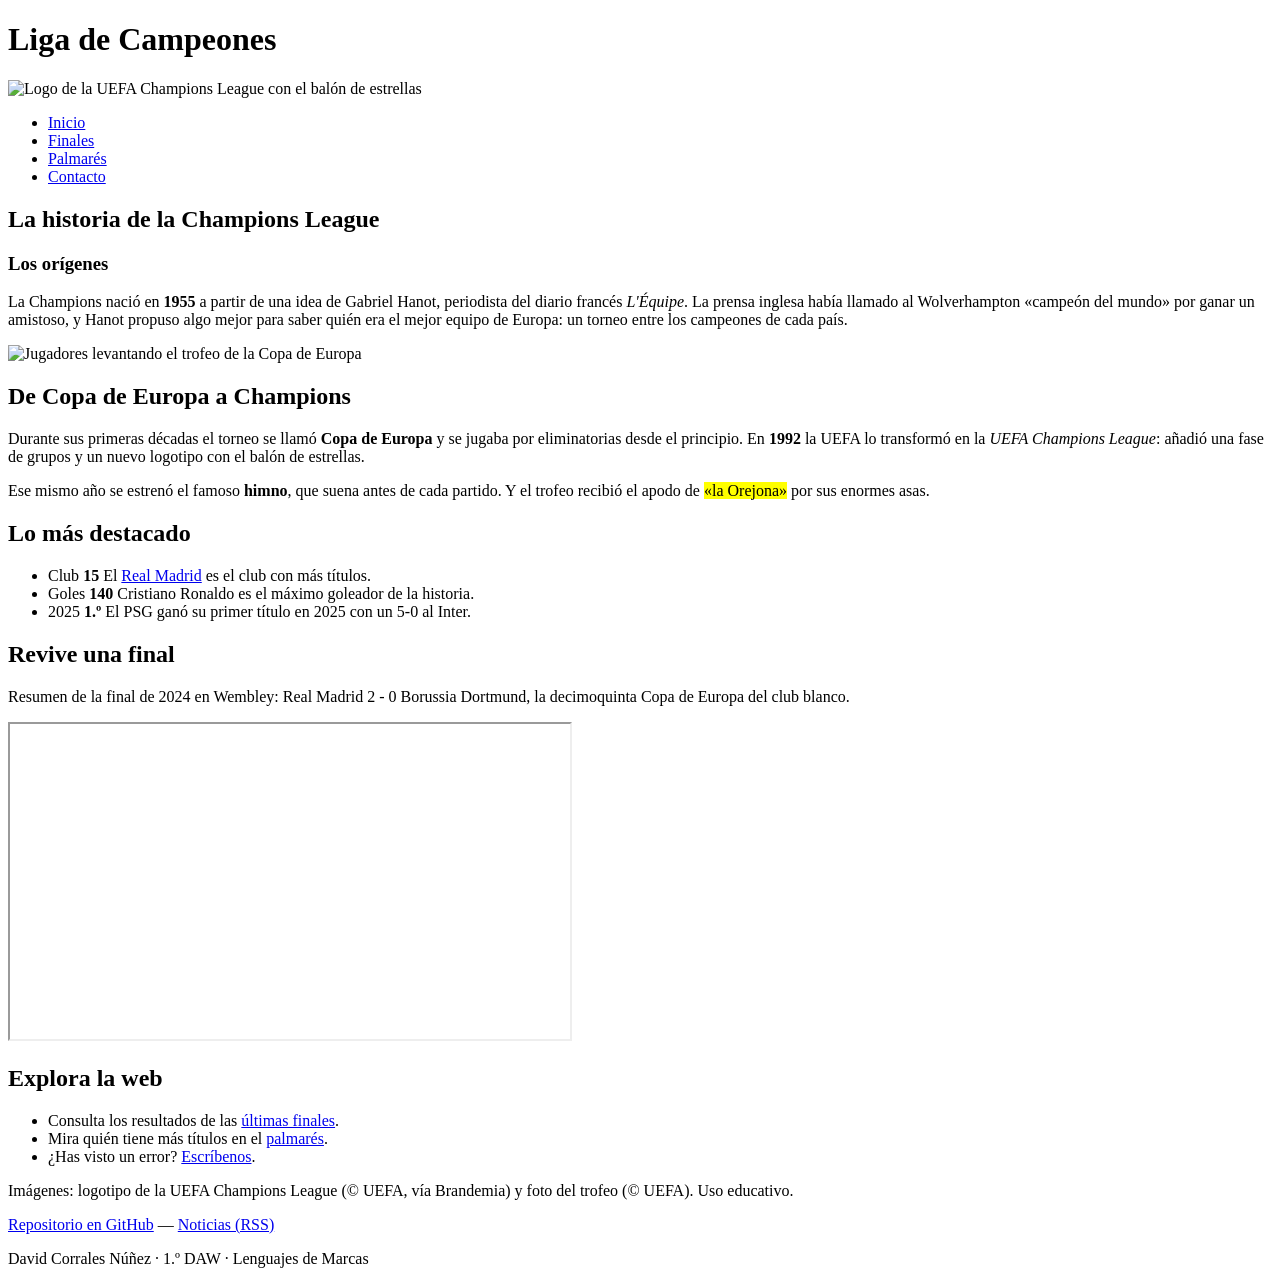
==== index.html @ 9c1c46c3 "Add files via upload" ====
<!DOCTYPE html>
<html lang="es">
<head>
  <meta charset="utf-8">
  <meta name="viewport" content="width=device-width, initial-scale=1">
  <title>Inicio · Champions League</title>
  <meta name="description" content="La historia de la Champions League: sus orígenes, el cambio de nombre en 1992, sus grandes récords y una final para revivir.">
  <meta name="theme-color" content="#1A73E8">
  <link rel="alternate" type="application/rss+xml" title="Noticias de la Champions" href="noticias.xml">
  <link rel="stylesheet" href="css/styles.css">
</head>
<body>

  <!-- CABECERA -->
  <header>
    <h1>Liga de Campeones</h1>
    <img src="Imagenes/05-uefa-imagenes-brandemia-web.jpg" alt="Logo de la UEFA Champions League con el balón de estrellas" width="160" height="90">
    <nav>
      <ul>
        <li><a href="index.html" class="activo">Inicio</a></li>
        <li><a href="finales.html">Finales</a></li>
        <li><a href="palmares.html">Palmarés</a></li>
        <li><a href="contactos.html">Contacto</a></li>
      </ul>
    </nav>
  </header>

  <!-- CONTENIDO PRINCIPAL -->
  <main>

    <section id="origenes">
      <h2>La historia de la Champions League</h2>
      <h3>Los orígenes</h3>
      <p>La Champions nació en <strong>1955</strong> a partir de una idea de Gabriel Hanot, periodista del diario francés <em>L'Équipe</em>.
        La prensa inglesa había llamado al Wolverhampton «campeón del mundo» por ganar un amistoso, y Hanot propuso
        algo mejor para saber quién era el mejor equipo de Europa: un torneo entre los campeones de cada país.</p>
      <img src="Imagenes/champions-league-la-historia-detras-del-mito.jpg" alt="Jugadores levantando el trofeo de la Copa de Europa" width="700" height="400" loading="lazy">
    </section>

    <section id="cambio">
      <h2>De Copa de Europa a Champions</h2>
      <p>Durante sus primeras décadas el torneo se llamó <strong>Copa de Europa</strong> y se jugaba por eliminatorias desde el principio.
        En <strong>1992</strong> la UEFA lo transformó en la <em>UEFA Champions League</em>: añadió una fase de grupos y un nuevo logotipo con el balón de estrellas.</p>
      <p>Ese mismo año se estrenó el famoso <strong>himno</strong>, que suena antes de cada partido. Y el trofeo recibió el apodo de
        <mark>«la Orejona»</mark> por sus enormes asas.</p>
    </section>

    <section id="destacado">
      <h2>Lo más destacado</h2>
      <ul class="destacados">
        <li>
          <span class="etiqueta">Club</span>
          <strong>15</strong>
          El <a href="palmares.html">Real Madrid</a> es el club con más títulos.
        </li>
        <li>
          <span class="etiqueta">Goles</span>
          <strong>140</strong>
          Cristiano Ronaldo es el máximo goleador de la historia.
        </li>
        <li>
          <span class="etiqueta">2025</span>
          <strong>1.º</strong>
          El PSG ganó su primer título en 2025 con un 5-0 al Inter.
        </li>
      </ul>
    </section>

    <section id="final">
      <h2>Revive una final</h2>
      <p>Resumen de la final de 2024 en Wembley: Real Madrid 2 - 0 Borussia Dortmund, la decimoquinta Copa de Europa del club blanco.</p>
      <div class="video">
        <iframe
          src="https://www.youtube-nocookie.com/embed/4GBk9ahmTgE"
          title="Vídeo: resumen de la final de la Champions 2024, Borussia Dortmund 0-2 Real Madrid"
          width="560" height="315"
          loading="lazy"
          allowfullscreen>
        </iframe>
      </div>
    </section>

  </main>

  <!-- BARRA LATERAL -->
  <aside>
    <h2>Explora la web</h2>
    <ul>
      <li>Consulta los resultados de las <a href="finales.html">últimas finales</a>.</li>
      <li>Mira quién tiene más títulos en el <a href="palmares.html">palmarés</a>.</li>
      <li>¿Has visto un error? <a href="contactos.html">Escríbenos</a>.</li>
    </ul>
  </aside>

  <!-- PIE -->
  <footer>
    <p>Imágenes: logotipo de la UEFA Champions League (© UEFA, vía Brandemia) y foto del trofeo (© UEFA). Uso educativo.</p>
    <p><a href="https://github.com/TU-USUARIO/champions" target="_blank" rel="noopener">Repositorio en GitHub</a> &mdash; <a href="noticias.xml">Noticias (RSS)</a></p>
    <p>David Corrales Núñez · 1.º DAW · Lenguajes de Marcas</p>
  </footer>

</body>
</html>
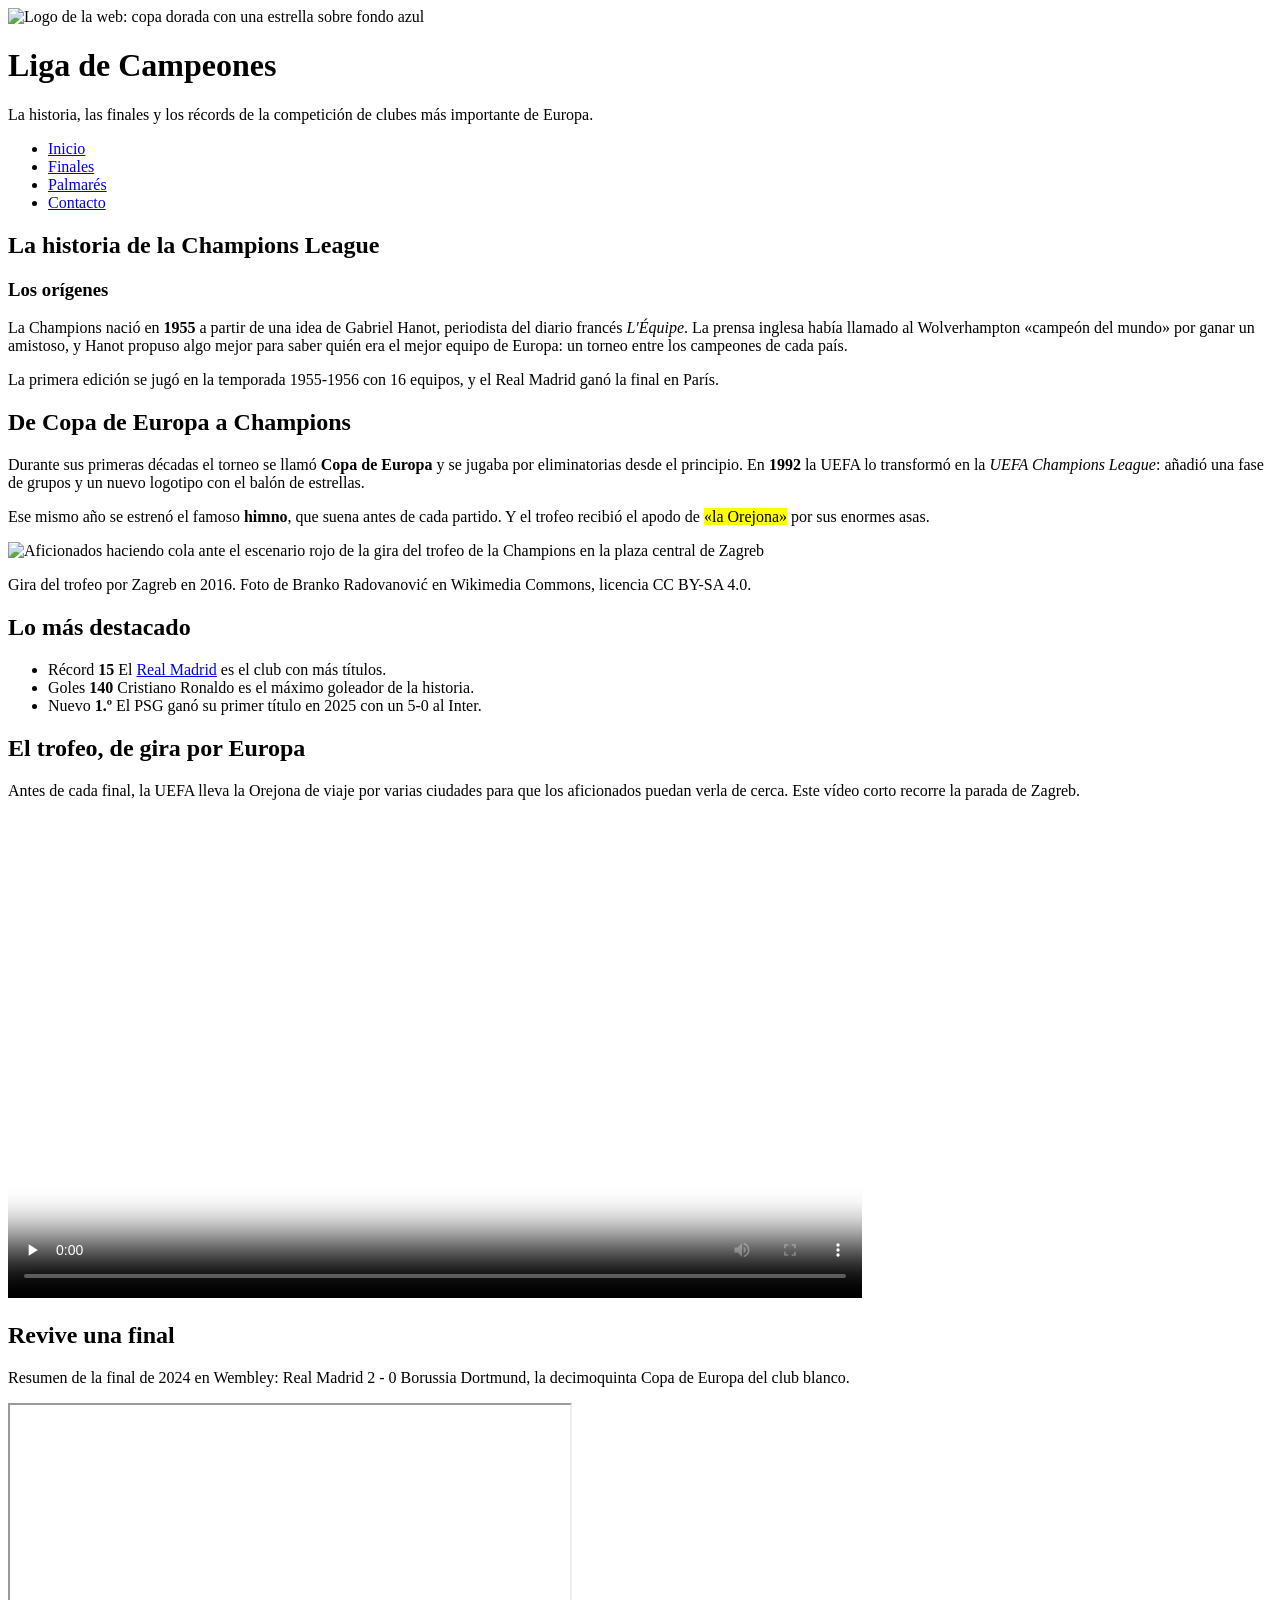
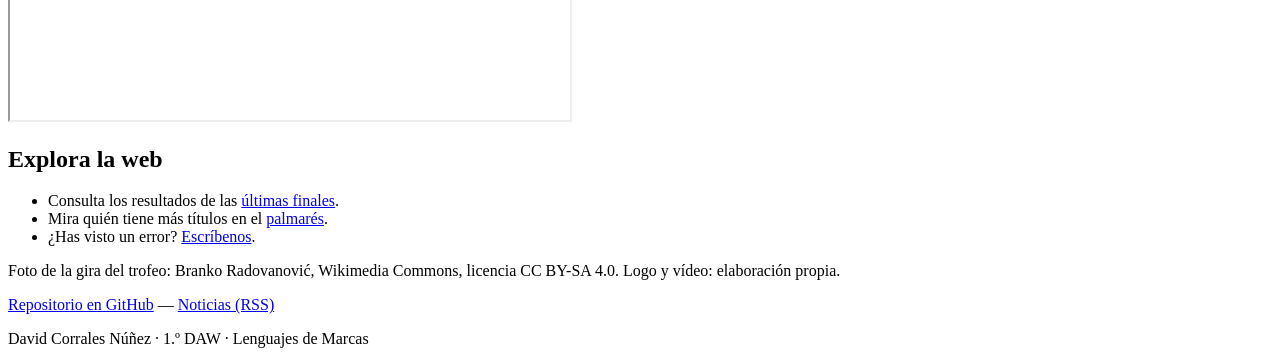
==== commit 387c00a0: "Add files via upload" ====
--- a/index.html
+++ b/index.html
@@ -5,25 +5,33 @@
   <meta name="viewport" content="width=device-width, initial-scale=1">
   <title>Inicio · Champions League</title>
   <meta name="description" content="La historia de la Champions League: sus orígenes, el cambio de nombre en 1992, sus grandes récords y una final para revivir.">
-  <meta name="theme-color" content="#1A73E8">
-  <link rel="alternate" type="application/rss+xml" title="Noticias de la Champions" href="noticias.xml">
+  <meta name="theme-color" content="#0B1E5B">
+  <link rel="icon" href="Imagenes/logo-trofeo.svg" type="image/svg+xml">
+  <link rel="icon" href="Imagenes/favicon-32.png" type="image/png" sizes="32x32">
+  <link rel="alternate" type="application/rss+xml" title="Noticias de la web de la Champions" href="noticias.xml">
+  <link rel="preconnect" href="https://fonts.googleapis.com">
+  <link rel="preconnect" href="https://fonts.gstatic.com" crossorigin>
+  <link href="https://fonts.googleapis.com/css2?family=Poppins:wght@400;700&amp;display=swap" rel="stylesheet">
   <link rel="stylesheet" href="css/styles.css">
 </head>
 <body>
 
   <!-- CABECERA -->
   <header>
+    <img src="Imagenes/logo-trofeo.svg" alt="Logo de la web: copa dorada con una estrella sobre fondo azul" width="90" height="90" class="logo">
     <h1>Liga de Campeones</h1>
-    <img src="Imagenes/05-uefa-imagenes-brandemia-web.jpg" alt="Logo de la UEFA Champions League con el balón de estrellas" width="160" height="90">
-    <nav>
-      <ul>
-        <li><a href="index.html" class="activo">Inicio</a></li>
-        <li><a href="finales.html">Finales</a></li>
-        <li><a href="palmares.html">Palmarés</a></li>
-        <li><a href="contactos.html">Contacto</a></li>
-      </ul>
-    </nav>
+    <p>La historia, las finales y los récords de la competición de clubes más importante de Europa.</p>
   </header>
+
+  <!-- MENÚ -->
+  <nav>
+    <ul>
+      <li><a href="index.html" class="activo">Inicio</a></li>
+      <li><a href="finales.html">Finales</a></li>
+      <li><a href="palmares.html">Palmarés</a></li>
+      <li><a href="contactos.html">Contacto</a></li>
+    </ul>
+  </nav>
 
   <!-- CONTENIDO PRINCIPAL -->
   <main>
@@ -34,7 +42,7 @@
       <p>La Champions nació en <strong>1955</strong> a partir de una idea de Gabriel Hanot, periodista del diario francés <em>L'Équipe</em>.
         La prensa inglesa había llamado al Wolverhampton «campeón del mundo» por ganar un amistoso, y Hanot propuso
         algo mejor para saber quién era el mejor equipo de Europa: un torneo entre los campeones de cada país.</p>
-      <img src="Imagenes/champions-league-la-historia-detras-del-mito.jpg" alt="Jugadores levantando el trofeo de la Copa de Europa" width="700" height="400" loading="lazy">
+      <p>La primera edición se jugó en la temporada 1955-1956 con 16 equipos, y el Real Madrid ganó la final en París.</p>
     </section>
 
     <section id="cambio">
@@ -43,13 +51,15 @@
         En <strong>1992</strong> la UEFA lo transformó en la <em>UEFA Champions League</em>: añadió una fase de grupos y un nuevo logotipo con el balón de estrellas.</p>
       <p>Ese mismo año se estrenó el famoso <strong>himno</strong>, que suena antes de cada partido. Y el trofeo recibió el apodo de
         <mark>«la Orejona»</mark> por sus enormes asas.</p>
+      <img src="Imagenes/gira-trofeo-zagreb.webp" alt="Aficionados haciendo cola ante el escenario rojo de la gira del trofeo de la Champions en la plaza central de Zagreb" width="960" height="542" loading="lazy">
+      <p class="credito">Gira del trofeo por Zagreb en 2016. Foto de Branko Radovanović en Wikimedia Commons, licencia CC BY-SA 4.0.</p>
     </section>
 
     <section id="destacado">
       <h2>Lo más destacado</h2>
       <ul class="destacados">
         <li>
-          <span class="etiqueta">Club</span>
+          <span class="etiqueta">Récord</span>
           <strong>15</strong>
           El <a href="palmares.html">Real Madrid</a> es el club con más títulos.
         </li>
@@ -59,11 +69,21 @@
           Cristiano Ronaldo es el máximo goleador de la historia.
         </li>
         <li>
-          <span class="etiqueta">2025</span>
+          <span class="etiqueta nuevo">Nuevo</span>
           <strong>1.º</strong>
           El PSG ganó su primer título en 2025 con un 5-0 al Inter.
         </li>
       </ul>
+    </section>
+
+    <section id="gira">
+      <h2>El trofeo, de gira por Europa</h2>
+      <p>Antes de cada final, la UEFA lleva la Orejona de viaje por varias ciudades para que los aficionados puedan verla de cerca. Este vídeo corto recorre la parada de Zagreb.</p>
+      <video controls width="854" height="482" poster="video/poster-gira.webp" preload="none">
+        <source src="video/gira-trofeo.webm" type="video/webm">
+        <source src="video/gira-trofeo.mp4" type="video/mp4">
+        Tu navegador no puede reproducir este vídeo.
+      </video>
     </section>
 
     <section id="final">
@@ -94,7 +114,7 @@
 
   <!-- PIE -->
   <footer>
-    <p>Imágenes: logotipo de la UEFA Champions League (© UEFA, vía Brandemia) y foto del trofeo (© UEFA). Uso educativo.</p>
+    <p>Foto de la gira del trofeo: Branko Radovanović, Wikimedia Commons, licencia CC BY-SA 4.0. Logo y vídeo: elaboración propia.</p>
     <p><a href="https://github.com/TU-USUARIO/champions" target="_blank" rel="noopener">Repositorio en GitHub</a> &mdash; <a href="noticias.xml">Noticias (RSS)</a></p>
     <p>David Corrales Núñez · 1.º DAW · Lenguajes de Marcas</p>
   </footer>
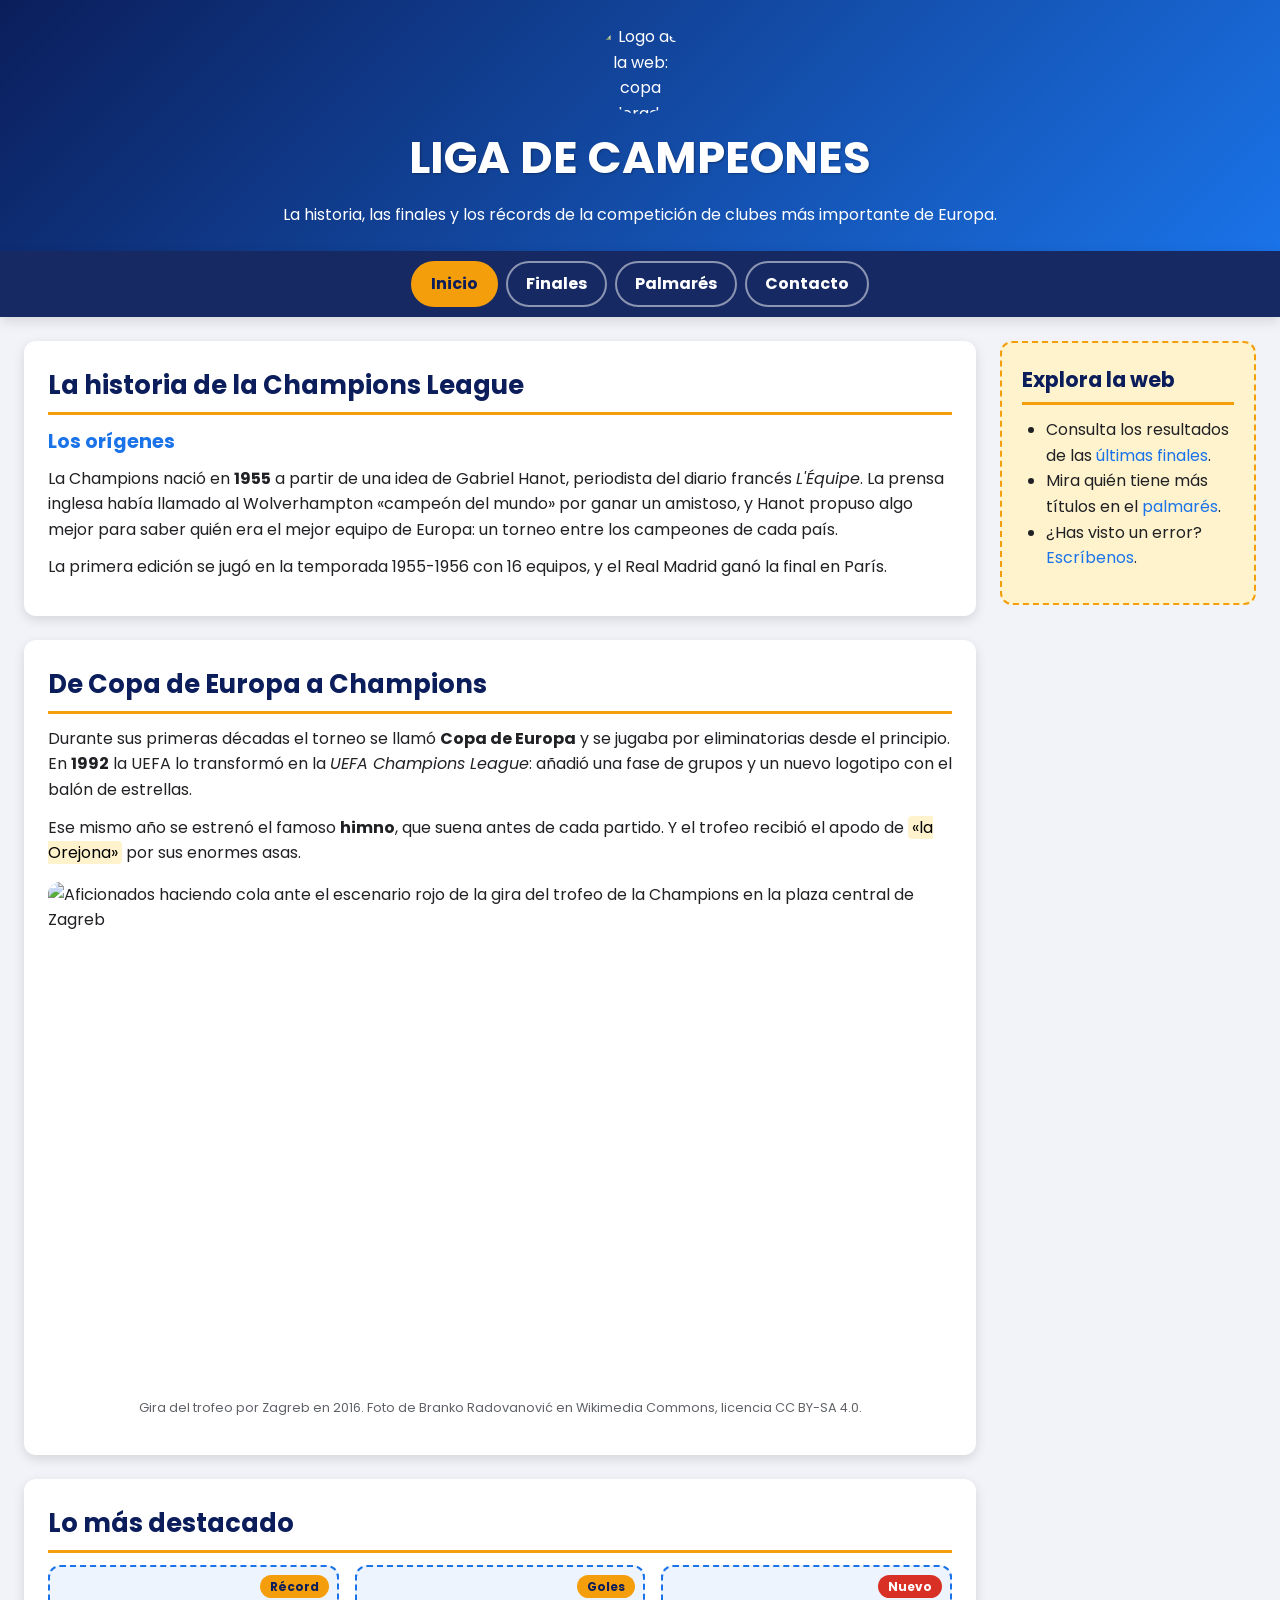
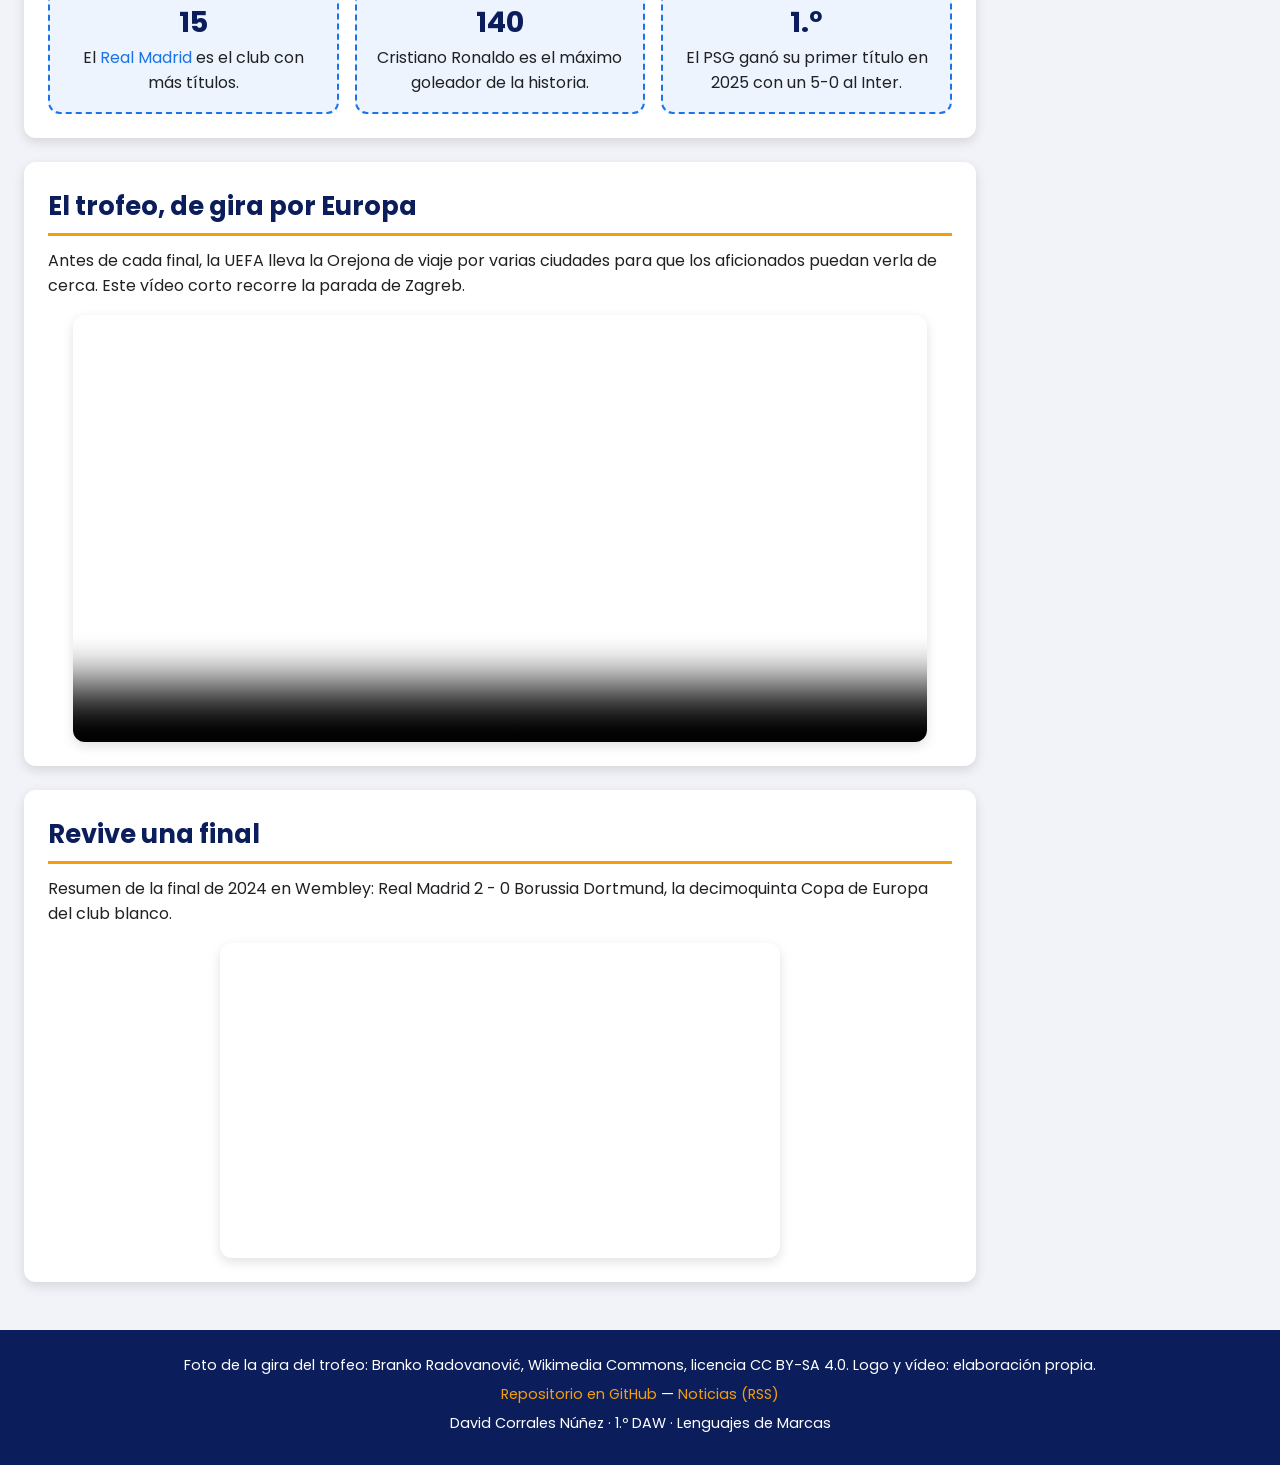
==== commit 60c8d29c: "Add files via upload" ====
--- a/index.html
+++ b/index.html
@@ -12,7 +12,7 @@
   <link rel="preconnect" href="https://fonts.googleapis.com">
   <link rel="preconnect" href="https://fonts.gstatic.com" crossorigin>
   <link href="https://fonts.googleapis.com/css2?family=Poppins:wght@400;700&amp;display=swap" rel="stylesheet">
-  <link rel="stylesheet" href="css/styles.css">
+  <link rel="stylesheet" href="styles.css">
 </head>
 <body>
 
--- a/styles.css
+++ b/styles.css
@@ -0,0 +1,559 @@
+/* =========================================================
+   Hoja de estilos común - Web de la Champions League
+   Orden (2.32): reset -> variables -> base -> layout -> componentes -> responsive
+   ========================================================= */
+
+/* ---------- 1. Reset ---------- */
+* {
+  margin: 0;
+  padding: 0;
+  box-sizing: border-box; /* el padding y el borde NO suman al ancho */
+}
+
+/* ---------- 2. Variables (2.27) ---------- */
+:root {
+  --azul-oscuro: #0B1E5B;
+  --azul: #1A73E8;
+  --morado: #6C5CE7;
+  --dorado: #F59E0B;
+  --texto: #202124;
+  --texto-suave: #5F6368;
+  --fondo: #F1F3F8;
+  --blanco: #FFFFFF;
+  --borde: #DADCE0;
+  --radio: 12px;
+  --sombra: 0 4px 12px rgba(0, 0, 0, .12);
+}
+
+/* ---------- 3. Base: texto y tipografía (2.21) ---------- */
+body {
+  font-family: 'Poppins', system-ui, Arial, sans-serif; /* Google Fonts con alternativas */
+  font-size: 16px;
+  line-height: 1.6;
+  color: var(--texto);
+  background-color: var(--fondo);
+}
+
+h1 {
+  font-size: 2.2rem;
+  text-transform: uppercase;
+  text-shadow: 1px 1px 2px rgba(0, 0, 0, .3);
+}
+
+h2 {
+  font-size: 1.6rem;
+  color: var(--azul-oscuro);
+  margin-bottom: 12px;
+  padding-bottom: 6px;
+  border-bottom: 3px solid var(--dorado);
+}
+
+h3 {
+  font-size: 1.2rem;
+  color: var(--azul);
+  margin-bottom: 8px;
+}
+
+p {
+  margin-bottom: 12px;
+}
+
+ul,
+ol {
+  margin: 0 0 12px 24px;
+}
+
+a {
+  color: var(--azul);
+  text-decoration: none;
+}
+
+a:hover {
+  text-decoration: underline;
+}
+
+/* Las imágenes y los iframes no se salen de su caja */
+img,
+iframe,
+video {
+  max-width: 100%;
+}
+
+video {
+  display: block;
+  height: auto;
+  margin: 16px auto 0;
+  border-radius: var(--radio);
+  box-shadow: var(--sombra);
+}
+
+/* Texto pequeño con la procedencia y licencia de una imagen */
+.credito {
+  font-size: .8rem;
+  color: var(--texto-suave);
+  text-align: center;
+  margin-top: 6px;
+}
+
+img {
+  height: auto;
+  display: block;
+  border-radius: var(--radio);
+}
+
+mark {
+  background-color: #FFF3CD;
+  padding: 0 4px;
+  border-radius: 4px;
+}
+
+/* Foco visible para quien navega con teclado (2.36) */
+a:focus,
+button:focus,
+input:focus,
+select:focus,
+textarea:focus {
+  outline: 3px solid var(--dorado);
+  outline-offset: 2px;
+}
+
+/* ---------- 4. Layout general con Grid (2.30) ---------- */
+body {
+  display: grid;
+  grid-template-columns: minmax(0, 1fr); /* la columna no crece más que la pantalla */
+  grid-template-areas:
+    "cabecera"
+    "menu"
+    "contenido"
+    "lateral"
+    "pie";
+  column-gap: 24px;
+}
+
+header {
+  grid-area: cabecera;
+}
+
+nav {
+  grid-area: menu;
+}
+
+main {
+  grid-area: contenido;
+  padding: 24px 16px 0;
+}
+
+aside {
+  grid-area: lateral;
+  margin: 0 16px;
+}
+
+footer {
+  grid-area: pie;
+  margin-top: 24px;
+}
+
+/* ---------- 5. Cabecera con gradiente (2.25) ---------- */
+header {
+  background-color: var(--azul-oscuro); /* respaldo */
+  background-image: linear-gradient(135deg, var(--azul-oscuro), var(--azul));
+  color: var(--blanco);
+  text-align: center;
+  padding: 24px 16px;
+}
+
+header .logo {
+  width: 90px;
+  margin: 0 auto 8px;
+  border-radius: 50%; /* el logo es un círculo */
+  transition: transform .3s ease;
+}
+
+header .logo:hover {
+  transform: rotate(-5deg) scale(1.05);
+}
+
+header p {
+  margin: 8px 0 0;
+}
+
+header p a {
+  color: var(--blanco);
+  text-decoration: underline;
+}
+
+/* ---------- 6. Menú de navegación con Flexbox (2.29) ---------- */
+/* Sticky: va en el flujo, pero se queda pegado arriba al hacer scroll (2.28) */
+nav {
+  position: sticky;
+  top: 0;
+  z-index: 10;
+  background-color: rgba(11, 30, 91, .95);
+  box-shadow: var(--sombra);
+}
+
+nav ul {
+  display: flex;
+  flex-wrap: wrap;
+  justify-content: center;
+  gap: 8px;
+  list-style: none;
+  margin: 0;
+  padding: 10px 8px;
+}
+
+nav a {
+  display: inline-block;
+  color: var(--blanco);
+  font-weight: bold;
+  padding: 8px 18px;
+  border: 2px solid rgba(255, 255, 255, .5);
+  border-radius: 999px; /* forma de pastilla */
+  transition: background-color .3s ease, color .3s ease;
+}
+
+nav a:hover {
+  background-color: var(--blanco);
+  color: var(--azul-oscuro);
+  text-decoration: none;
+}
+
+/* Enlace de la página en la que estamos */
+nav a.activo {
+  background-color: var(--dorado);
+  border-color: var(--dorado);
+  color: var(--azul-oscuro);
+}
+
+/* ---------- 7. Secciones y tarjetas ---------- */
+section {
+  background-color: var(--blanco);
+  border-radius: var(--radio);
+  box-shadow: var(--sombra);
+  padding: 24px;
+  margin-bottom: 24px;
+  animation: aparecer .6s ease-out both;
+}
+
+article {
+  background-color: #F8F9FA;
+  border: 1px solid var(--borde);
+  border-left: 5px solid var(--azul);
+  border-radius: var(--radio);
+  padding: 16px;
+  margin-bottom: 16px;
+  transition: transform .3s ease, box-shadow .3s ease;
+}
+
+article:hover {
+  transform: translateY(-4px);
+  box-shadow: var(--sombra);
+}
+
+/* Imagen dentro de una sección del index */
+section img {
+  margin: 16px auto 0;
+}
+
+/* Tarjetas de "Lo más destacado" (index) */
+.destacados {
+  display: grid;
+  grid-template-columns: 1fr;
+  gap: 16px;
+  list-style: none;
+  margin: 0;
+}
+
+.destacados li {
+  position: relative;
+  background-color: rgba(26, 115, 232, .08);
+  border: 2px dashed var(--azul);
+  border-radius: var(--radio);
+  padding: 32px 16px 16px;
+  text-align: center;
+  transition: transform .3s ease;
+}
+
+.destacados li:hover {
+  transform: scale(1.03);
+}
+
+.destacados strong {
+  display: block;
+  font-size: 1.8rem;
+  color: var(--azul-oscuro);
+}
+
+/* Etiqueta flotante en la esquina de cada tarjeta (2.28) */
+.etiqueta {
+  position: absolute;
+  top: 8px;
+  right: 8px;
+  background-color: var(--dorado);
+  color: var(--azul-oscuro);
+  font-size: .75rem;
+  font-weight: bold;
+  padding: 2px 10px;
+  border-radius: 999px;
+}
+
+/* La etiqueta "Nuevo" late para llamar la atención (detalle pequeño) */
+.nuevo {
+  background-color: #D93025;
+  color: var(--blanco);
+  animation: latido 1.5s ease-in-out infinite;
+}
+
+/* Vídeo de YouTube */
+.video {
+  display: flex;
+  justify-content: center;
+  margin-top: 16px;
+}
+
+.video iframe {
+  border: 0;
+  border-radius: var(--radio);
+  box-shadow: var(--sombra);
+}
+
+/* ---------- 8. Tablas ---------- */
+table {
+  width: 100%;
+  border-collapse: collapse;
+  margin: 16px 0;
+  font-size: .95rem;
+}
+
+caption {
+  font-weight: bold;
+  color: var(--texto-suave);
+  margin-bottom: 8px;
+}
+
+th,
+td {
+  padding: 10px;
+  border-bottom: 1px solid var(--borde);
+  text-align: left;
+}
+
+th {
+  background-color: var(--azul-oscuro);
+  color: var(--blanco);
+}
+
+tbody tr:nth-child(even) {
+  background-color: #F8F9FA;
+}
+
+tbody tr:hover {
+  background-color: rgba(245, 158, 11, .15);
+}
+
+/* ---------- 9. Listas de definiciones (glosarios) ---------- */
+dt {
+  font-weight: bold;
+  color: var(--azul-oscuro);
+  margin-top: 10px;
+}
+
+dd {
+  margin-left: 16px;
+  color: var(--texto-suave);
+}
+
+/* ---------- 10. Formulario ---------- */
+fieldset {
+  border: 1px solid var(--borde);
+  border-radius: var(--radio);
+  padding: 16px;
+  margin-bottom: 16px;
+}
+
+legend {
+  font-weight: bold;
+  color: var(--azul);
+  padding: 0 8px;
+}
+
+label {
+  display: inline-block;
+  margin: 8px 0 4px;
+}
+
+input[type="text"],
+input[type="email"],
+input[type="number"],
+input[type="date"],
+select,
+textarea {
+  width: 100%;
+  padding: 10px;
+  font-family: inherit;
+  font-size: 1rem;
+  border: 1px solid var(--borde);
+  border-radius: 8px;
+  background-color: var(--blanco);
+}
+
+textarea {
+  margin-bottom: 12px;
+}
+
+input[type="radio"],
+input[type="checkbox"] {
+  margin-right: 6px;
+}
+
+button {
+  background-color: var(--azul);
+  color: var(--blanco);
+  font-size: 1rem;
+  font-weight: bold;
+  padding: 12px 28px;
+  border: 0;
+  border-radius: 999px;
+  cursor: pointer;
+  transform: translateY(0);
+  transition: background-color .3s ease, transform .3s ease;
+}
+
+button:hover {
+  background-color: var(--morado);
+  transform: translateY(-2px);
+}
+
+/* ---------- 11. Barra lateral ---------- */
+aside {
+  background-color: #FFF3CD;
+  border: 2px dashed var(--dorado);
+  border-radius: var(--radio);
+  padding: 20px;
+  align-self: start;
+}
+
+aside h2 {
+  font-size: 1.3rem;
+}
+
+/* ---------- 12. Pie de página ---------- */
+footer {
+  background-color: var(--azul-oscuro);
+  color: var(--blanco);
+  text-align: center;
+  padding: 24px 16px;
+  font-size: .9rem;
+}
+
+footer a {
+  color: var(--dorado);
+}
+
+footer p {
+  margin-bottom: 6px;
+}
+
+/* ---------- 13. Animación (2.35) ---------- */
+@keyframes aparecer {
+  from {
+    opacity: 0;
+    transform: translateY(12px);
+  }
+  to {
+    opacity: 1;
+    transform: translateY(0);
+  }
+}
+
+@keyframes latido {
+  0% {
+    transform: scale(1);
+  }
+  50% {
+    transform: scale(1.15);
+  }
+  100% {
+    transform: scale(1);
+  }
+}
+
+/* ---------- 14. Responsive (2.31) ---------- */
+/* Móvil: menos relleno para que quepan las tablas */
+@media (max-width: 600px) {
+  h1 {
+    font-size: 1.6rem;
+  }
+
+  section {
+    padding: 16px 8px;
+  }
+
+  main {
+    padding: 24px 8px 0;
+  }
+
+  nav ul {
+    gap: 4px;
+    padding: 8px 4px;
+  }
+
+  nav a {
+    font-size: .85rem;
+    padding: 6px 12px;
+  }
+
+  table {
+    font-size: .65rem;
+  }
+
+  th,
+  td {
+    padding: 6px 2px;
+  }
+}
+
+@media (min-width: 700px) {
+  .destacados {
+    grid-template-columns: repeat(3, 1fr);
+  }
+}
+
+@media (min-width: 900px) {
+  body {
+    grid-template-columns: minmax(0, 1fr) 280px;
+    grid-template-areas:
+      "cabecera cabecera"
+      "menu menu"
+      "contenido lateral"
+      "pie pie";
+  }
+
+  main {
+    padding: 24px 0 0 24px;
+  }
+
+  aside {
+    margin: 24px 24px 0 0;
+  }
+
+  h1 {
+    font-size: 2.8rem;
+  }
+}
+
+/* Menos movimiento para quien lo pide en su sistema (2.35) */
+@media (prefers-reduced-motion: reduce) {
+  section,
+  .nuevo {
+    animation: none;
+  }
+
+  header .logo,
+  article,
+  button,
+  nav a,
+  .destacados li {
+    transition: none;
+  }
+}
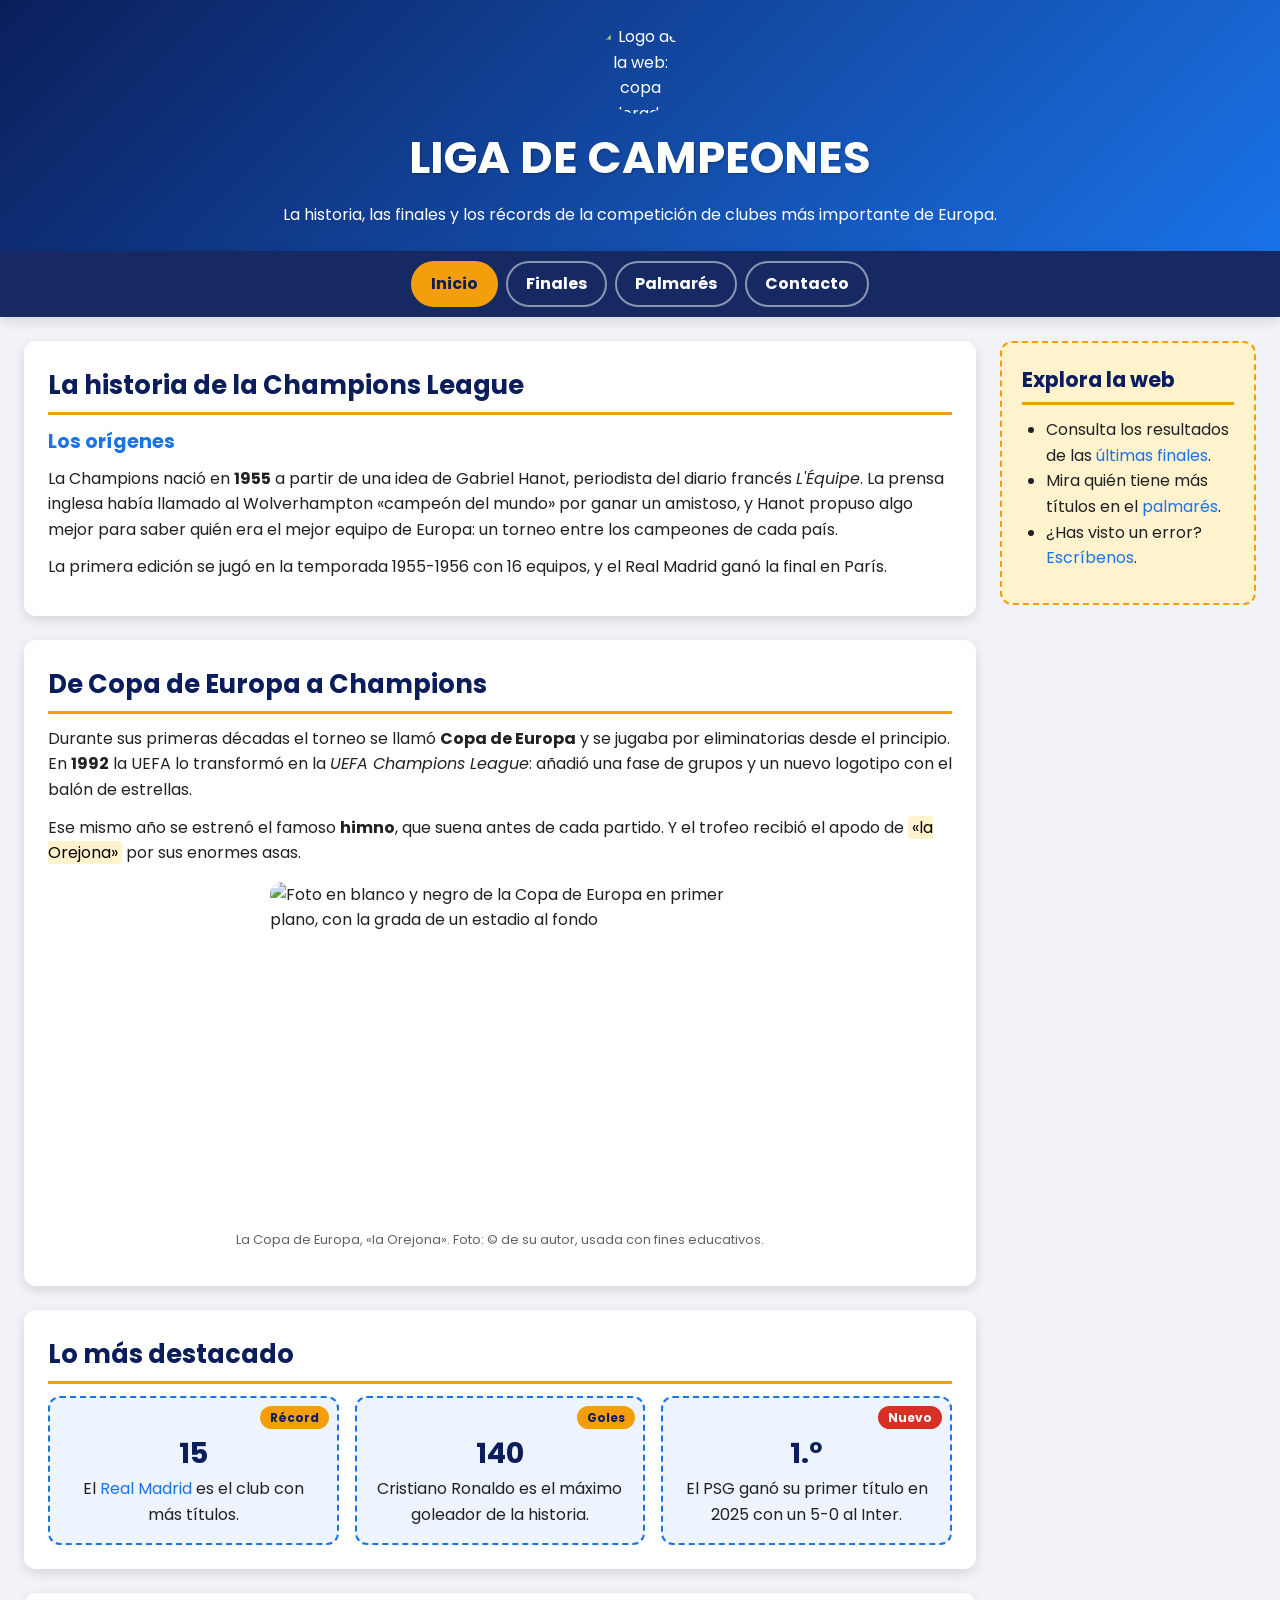
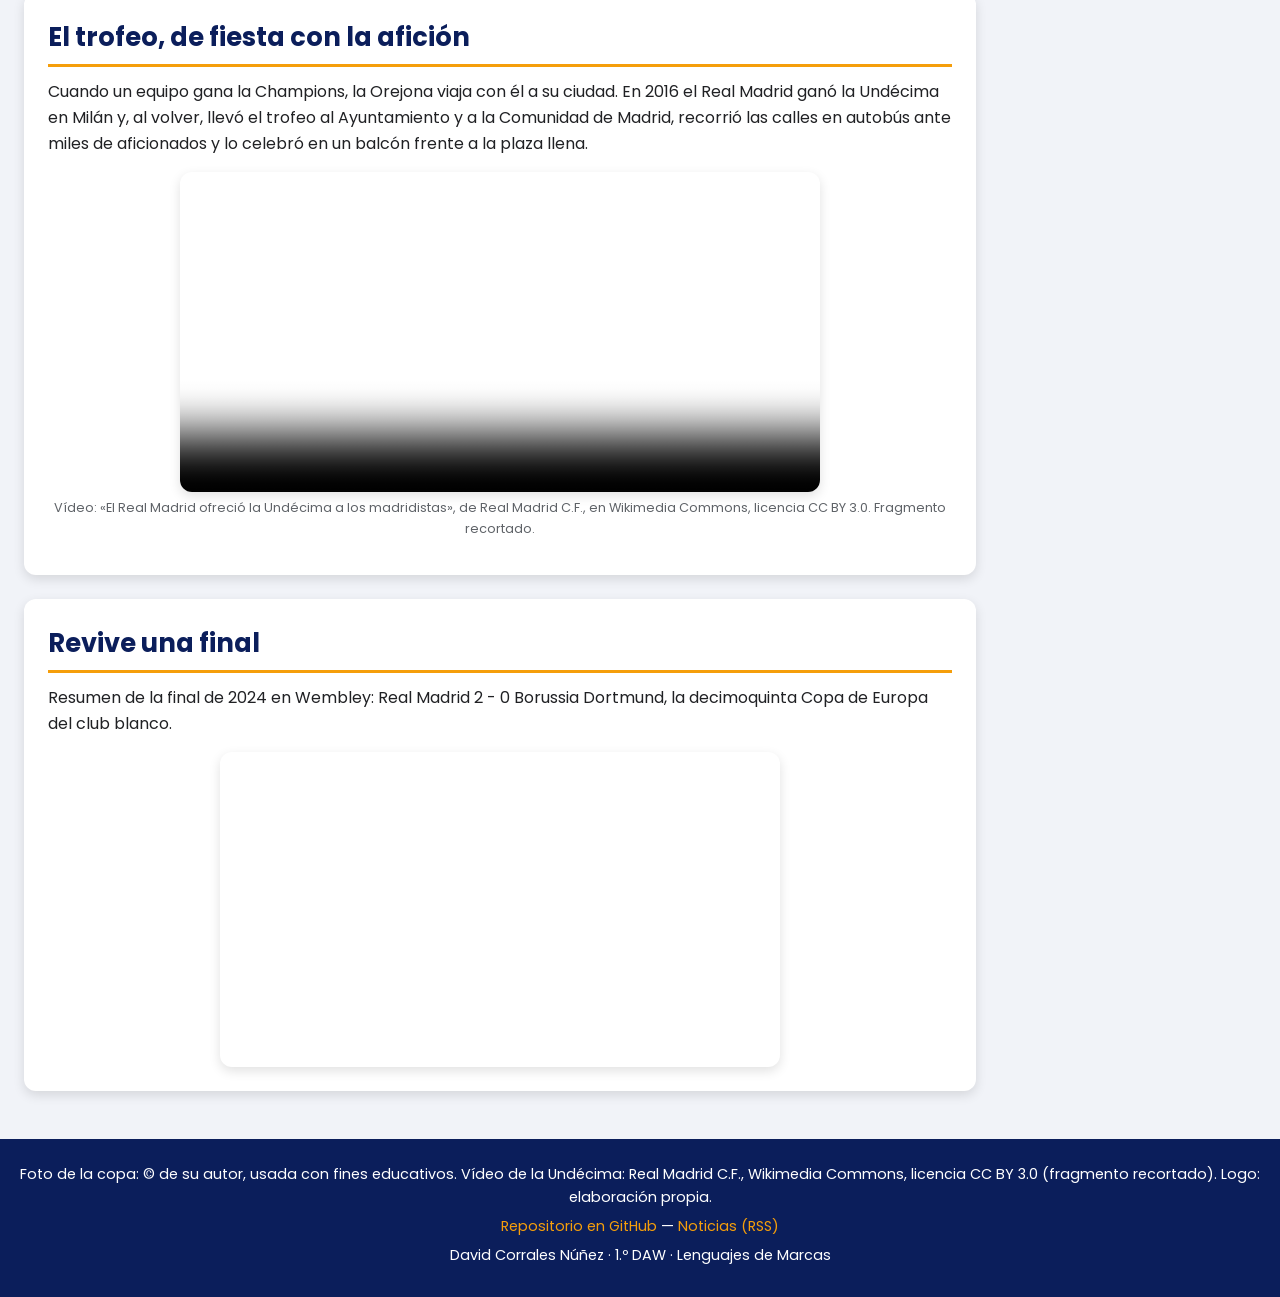
==== commit 3fab56cd: "Add files via upload" ====
--- a/index.html
+++ b/index.html
@@ -12,7 +12,7 @@
   <link rel="preconnect" href="https://fonts.googleapis.com">
   <link rel="preconnect" href="https://fonts.gstatic.com" crossorigin>
   <link href="https://fonts.googleapis.com/css2?family=Poppins:wght@400;700&amp;display=swap" rel="stylesheet">
-  <link rel="stylesheet" href="styles.css">
+  <link rel="stylesheet" href="css/styles.css">
 </head>
 <body>
 
@@ -51,8 +51,8 @@
         En <strong>1992</strong> la UEFA lo transformó en la <em>UEFA Champions League</em>: añadió una fase de grupos y un nuevo logotipo con el balón de estrellas.</p>
       <p>Ese mismo año se estrenó el famoso <strong>himno</strong>, que suena antes de cada partido. Y el trofeo recibió el apodo de
         <mark>«la Orejona»</mark> por sus enormes asas.</p>
-      <img src="Imagenes/gira-trofeo-zagreb.webp" alt="Aficionados haciendo cola ante el escenario rojo de la gira del trofeo de la Champions en la plaza central de Zagreb" width="960" height="542" loading="lazy">
-      <p class="credito">Gira del trofeo por Zagreb en 2016. Foto de Branko Radovanović en Wikimedia Commons, licencia CC BY-SA 4.0.</p>
+      <img src="Imagenes/champions-league-la-historia-detras-del-mito.jpg" alt="Foto en blanco y negro de la Copa de Europa en primer plano, con la grada de un estadio al fondo" width="460" height="342" loading="lazy">
+      <p class="credito">La Copa de Europa, «la Orejona». Foto: © de su autor, usada con fines educativos.</p>
     </section>
 
     <section id="destacado">
@@ -77,13 +77,14 @@
     </section>
 
     <section id="gira">
-      <h2>El trofeo, de gira por Europa</h2>
-      <p>Antes de cada final, la UEFA lleva la Orejona de viaje por varias ciudades para que los aficionados puedan verla de cerca. Este vídeo corto recorre la parada de Zagreb.</p>
-      <video controls width="854" height="482" poster="video/poster-gira.webp" preload="none">
-        <source src="video/gira-trofeo.webm" type="video/webm">
-        <source src="video/gira-trofeo.mp4" type="video/mp4">
+      <h2>El trofeo, de fiesta con la afición</h2>
+      <p>Cuando un equipo gana la Champions, la Orejona viaja con él a su ciudad. En 2016 el Real Madrid ganó la Undécima en Milán y, al volver, llevó el trofeo al Ayuntamiento y a la Comunidad de Madrid, recorrió las calles en autobús ante miles de aficionados y lo celebró en un balcón frente a la plaza llena.</p>
+      <video controls width="640" height="360" poster="video/poster-undecima.webp" preload="none">
+        <source src="video/undecima.webm" type="video/webm">
+        <source src="video/undecima.mp4" type="video/mp4">
         Tu navegador no puede reproducir este vídeo.
       </video>
+      <p class="credito">Vídeo: «El Real Madrid ofreció la Undécima a los madridistas», de Real Madrid C.F., en Wikimedia Commons, licencia CC BY 3.0. Fragmento recortado.</p>
     </section>
 
     <section id="final">
@@ -91,8 +92,8 @@
       <p>Resumen de la final de 2024 en Wembley: Real Madrid 2 - 0 Borussia Dortmund, la decimoquinta Copa de Europa del club blanco.</p>
       <div class="video">
         <iframe
-          src="https://www.youtube-nocookie.com/embed/4GBk9ahmTgE"
-          title="Vídeo: resumen de la final de la Champions 2024, Borussia Dortmund 0-2 Real Madrid"
+          src="https://www.youtube-nocookie.com/embed/9DTY12GVj9U"
+          title="Vídeo: resumen en español de la final de la Champions 2024, Borussia Dortmund 0-2 Real Madrid"
           width="560" height="315"
           loading="lazy"
           allowfullscreen>
@@ -114,8 +115,8 @@
 
   <!-- PIE -->
   <footer>
-    <p>Foto de la gira del trofeo: Branko Radovanović, Wikimedia Commons, licencia CC BY-SA 4.0. Logo y vídeo: elaboración propia.</p>
-    <p><a href="https://github.com/TU-USUARIO/champions" target="_blank" rel="noopener">Repositorio en GitHub</a> &mdash; <a href="noticias.xml">Noticias (RSS)</a></p>
+    <p>Foto de la copa: © de su autor, usada con fines educativos. Vídeo de la Undécima: Real Madrid C.F., Wikimedia Commons, licencia CC BY 3.0 (fragmento recortado). Logo: elaboración propia.</p>
+    <p><a href="https://github.com/davidcn8/davidchampions" target="_blank" rel="noopener">Repositorio en GitHub</a> &mdash; <a href="noticias.xml">Noticias (RSS)</a></p>
     <p>David Corrales Núñez · 1.º DAW · Lenguajes de Marcas</p>
   </footer>
 
--- a/css/styles.css
+++ b/css/styles.css
@@ -0,0 +1,558 @@
+* {
+  margin: 0;
+  padding: 0;
+  box-sizing: border-box;
+}
+
+:root {
+  --azul-oscuro: #0B1E5B;
+  --azul: #1A73E8;
+  --morado: #6C5CE7;
+  --dorado: #F59E0B;
+  --texto: #202124;
+  --texto-suave: #5F6368;
+  --fondo: #F1F3F8;
+  --blanco: #FFFFFF;
+  --borde: #DADCE0;
+  --radio: 12px;
+  --sombra: 0 4px 12px rgba(0, 0, 0, .12);
+}
+
+body {
+  font-family: 'Poppins', system-ui, Arial, sans-serif; 
+  font-size: 16px;
+  line-height: 1.6;
+  color: var(--texto);
+  background-color: var(--fondo);
+}
+
+h1 {
+  font-size: 2.2rem;
+  text-transform: uppercase;
+  text-shadow: 1px 1px 2px rgba(0, 0, 0, .3);
+}
+
+h2 {
+  font-size: 1.6rem;
+  color: var(--azul-oscuro);
+  margin-bottom: 12px;
+  padding-bottom: 6px;
+  border-bottom: 3px solid var(--dorado);
+}
+
+h3 {
+  font-size: 1.2rem;
+  color: var(--azul);
+  margin-bottom: 8px;
+}
+
+p {
+  margin-bottom: 12px;
+}
+
+ul,
+ol {
+  margin: 0 0 12px 24px;
+}
+
+a {
+  color: var(--azul);
+  text-decoration: none;
+}
+
+a:hover {
+  text-decoration: underline;
+}
+
+img,
+iframe,
+video {
+  max-width: 100%;
+}
+
+video {
+  display: block;
+  height: auto;
+  margin: 16px auto 0;
+  border-radius: var(--radio);
+  box-shadow: var(--sombra);
+}
+
+.credito {
+  font-size: .8rem;
+  color: var(--texto-suave);
+  text-align: center;
+  margin-top: 6px;
+}
+
+img {
+  height: auto;
+  display: block;
+  border-radius: var(--radio);
+}
+
+mark {
+  background-color: #FFF3CD;
+  padding: 0 4px;
+  border-radius: 4px;
+}
+
+
+a:focus,
+button:focus,
+input:focus,
+select:focus,
+textarea:focus {
+  outline: 3px solid var(--dorado);
+  outline-offset: 2px;
+}
+
+
+body {
+  display: grid;
+  grid-template-columns: minmax(0, 1fr);
+  grid-template-areas:
+    "cabecera"
+    "menu"
+    "contenido"
+    "lateral"
+    "pie";
+  column-gap: 24px;
+}
+
+header {
+  grid-area: cabecera;
+}
+
+nav {
+  grid-area: menu;
+}
+
+main {
+  grid-area: contenido;
+  padding: 24px 16px 0;
+}
+
+aside {
+  grid-area: lateral;
+  margin: 0 16px;
+}
+
+footer {
+  grid-area: pie;
+  margin-top: 24px;
+}
+
+header {
+  background-color: var(--azul-oscuro); /* respaldo */
+  background-image: linear-gradient(135deg, var(--azul-oscuro), var(--azul));
+  color: var(--blanco);
+  text-align: center;
+  padding: 24px 16px;
+}
+
+header .logo {
+  width: 90px;
+  margin: 0 auto 8px;
+  border-radius: 50%; 
+  transition: transform .3s ease;
+}
+
+header .logo:hover {
+  transform: rotate(-5deg) scale(1.05);
+}
+
+header p {
+  margin: 8px 0 0;
+}
+
+header p a {
+  color: var(--blanco);
+  text-decoration: underline;
+}
+
+nav {
+  position: sticky;
+  top: 0;
+  z-index: 10;
+  background-color: rgba(11, 30, 91, .95);
+  box-shadow: var(--sombra);
+}
+
+nav ul {
+  display: flex;
+  flex-wrap: wrap;
+  justify-content: center;
+  gap: 8px;
+  list-style: none;
+  margin: 0;
+  padding: 10px 8px;
+}
+
+nav a {
+  display: inline-block;
+  color: var(--blanco);
+  font-weight: bold;
+  padding: 8px 18px;
+  border: 2px solid rgba(255, 255, 255, .5);
+  border-radius: 999px; /* forma de pastilla */
+  transition: background-color .3s ease, color .3s ease;
+}
+
+nav a:hover {
+  background-color: var(--blanco);
+  color: var(--azul-oscuro);
+  text-decoration: none;
+}
+
+nav a.activo {
+  background-color: var(--dorado);
+  border-color: var(--dorado);
+  color: var(--azul-oscuro);
+}
+
+section {
+  background-color: var(--blanco);
+  border-radius: var(--radio);
+  box-shadow: var(--sombra);
+  padding: 24px;
+  margin-bottom: 24px;
+  animation: aparecer .6s ease-out both;
+}
+
+article {
+  background-color: #F8F9FA;
+  border: 1px solid var(--borde);
+  border-left: 5px solid var(--azul);
+  border-radius: var(--radio);
+  padding: 16px;
+  margin-bottom: 16px;
+  transition: transform .3s ease, box-shadow .3s ease;
+}
+
+article:hover {
+  transform: translateY(-4px);
+  box-shadow: var(--sombra);
+}
+
+section img {
+  margin: 16px auto 0;
+}
+
+.destacados {
+  display: grid;
+  grid-template-columns: 1fr;
+  gap: 16px;
+  list-style: none;
+  margin: 0;
+}
+
+.destacados li {
+  position: relative;
+  background-color: rgba(26, 115, 232, .08);
+  border: 2px dashed var(--azul);
+  border-radius: var(--radio);
+  padding: 32px 16px 16px;
+  text-align: center;
+  transition: transform .3s ease;
+}
+
+.destacados li:hover {
+  transform: scale(1.03);
+}
+
+.destacados strong {
+  display: block;
+  font-size: 1.8rem;
+  color: var(--azul-oscuro);
+}
+
+.etiqueta {
+  position: absolute;
+  top: 8px;
+  right: 8px;
+  background-color: var(--dorado);
+  color: var(--azul-oscuro);
+  font-size: .75rem;
+  font-weight: bold;
+  padding: 2px 10px;
+  border-radius: 999px;
+}
+
+.nuevo {
+  background-color: #D93025;
+  color: var(--blanco);
+  animation: latido 1.5s ease-in-out infinite;
+}
+
+.video {
+  display: flex;
+  justify-content: center;
+  margin-top: 16px;
+}
+
+.video iframe {
+  border: 0;
+  border-radius: var(--radio);
+  box-shadow: var(--sombra);
+}
+
+table {
+  width: 100%;
+  border-collapse: collapse;
+  margin: 16px 0;
+  font-size: .95rem;
+}
+
+caption {
+  font-weight: bold;
+  color: var(--texto-suave);
+  margin-bottom: 8px;
+}
+
+th,
+td {
+  padding: 10px;
+  border-bottom: 1px solid var(--borde);
+  text-align: left;
+}
+
+th {
+  background-color: var(--azul-oscuro);
+  color: var(--blanco);
+}
+
+tbody tr:nth-child(even) {
+  background-color: #F8F9FA;
+}
+
+tbody tr:hover {
+  background-color: rgba(245, 158, 11, .15);
+}
+
+.resumen {
+  display: inline-block;
+  background-color: #D93025;
+  color: var(--blanco);
+  font-size: .75rem;
+  font-weight: bold;
+  padding: 2px 10px;
+  border-radius: 999px;
+  transition: background-color .3s ease, transform .3s ease;
+}
+
+.resumen:hover {
+  background-color: var(--azul-oscuro);
+  text-decoration: none;
+  transform: scale(1.05);
+}
+
+td .resumen {
+  margin-top: 4px;
+  padding: 2px 6px;
+}
+
+dt {
+  font-weight: bold;
+  color: var(--azul-oscuro);
+  margin-top: 10px;
+}
+
+dd {
+  margin-left: 16px;
+  color: var(--texto-suave);
+}
+
+fieldset {
+  border: 1px solid var(--borde);
+  border-radius: var(--radio);
+  padding: 16px;
+  margin-bottom: 16px;
+}
+
+legend {
+  font-weight: bold;
+  color: var(--azul);
+  padding: 0 8px;
+}
+
+label {
+  display: inline-block;
+  margin: 8px 0 4px;
+}
+
+input[type="text"],
+input[type="email"],
+input[type="number"],
+input[type="date"],
+select,
+textarea {
+  width: 100%;
+  padding: 10px;
+  font-family: inherit;
+  font-size: 1rem;
+  border: 1px solid var(--borde);
+  border-radius: 8px;
+  background-color: var(--blanco);
+}
+
+textarea {
+  margin-bottom: 12px;
+}
+
+input[type="radio"],
+input[type="checkbox"] {
+  margin-right: 6px;
+}
+
+button {
+  background-color: var(--azul);
+  color: var(--blanco);
+  font-size: 1rem;
+  font-weight: bold;
+  padding: 12px 28px;
+  border: 0;
+  border-radius: 999px;
+  cursor: pointer;
+  transform: translateY(0);
+  transition: background-color .3s ease, transform .3s ease;
+}
+
+button:hover {
+  background-color: var(--morado);
+  transform: translateY(-2px);
+}
+
+aside {
+  background-color: #FFF3CD;
+  border: 2px dashed var(--dorado);
+  border-radius: var(--radio);
+  padding: 20px;
+  align-self: start;
+}
+
+aside h2 {
+  font-size: 1.3rem;
+}
+
+footer {
+  background-color: var(--azul-oscuro);
+  color: var(--blanco);
+  text-align: center;
+  padding: 24px 16px;
+  font-size: .9rem;
+}
+
+footer a {
+  color: var(--dorado);
+}
+
+footer p {
+  margin-bottom: 6px;
+}
+
+@keyframes aparecer {
+  from {
+    opacity: 0;
+    transform: translateY(12px);
+  }
+  to {
+    opacity: 1;
+    transform: translateY(0);
+  }
+}
+
+@keyframes latido {
+  0% {
+    transform: scale(1);
+  }
+  50% {
+    transform: scale(1.15);
+  }
+  100% {
+    transform: scale(1);
+  }
+}
+
+@media (max-width: 600px) {
+  h1 {
+    font-size: 1.6rem;
+  }
+
+  section {
+    padding: 16px 8px;
+  }
+
+  main {
+    padding: 24px 8px 0;
+  }
+
+  nav ul {
+    gap: 4px;
+    padding: 8px 4px;
+  }
+
+  nav a {
+    font-size: .85rem;
+    padding: 6px 12px;
+  }
+
+  table {
+    font-size: .65rem;
+  }
+
+  th,
+  td {
+    padding: 6px 2px;
+  }
+
+  td .resumen {
+    font-size: .6rem;
+    padding: 2px 5px;
+  }
+}
+
+@media (min-width: 700px) {
+  .destacados {
+    grid-template-columns: repeat(3, 1fr);
+  }
+}
+
+@media (min-width: 900px) {
+  body {
+    grid-template-columns: minmax(0, 1fr) 280px;
+    grid-template-areas:
+      "cabecera cabecera"
+      "menu menu"
+      "contenido lateral"
+      "pie pie";
+  }
+
+  main {
+    padding: 24px 0 0 24px;
+  }
+
+  aside {
+    margin: 24px 24px 0 0;
+  }
+
+  h1 {
+    font-size: 2.8rem;
+  }
+}
+
+@media (prefers-reduced-motion: reduce) {
+  section,
+  .nuevo {
+    animation: none;
+  }
+
+  header .logo,
+  .resumen,
+  article,
+  button,
+  nav a,
+  .destacados li {
+    transition: none;
+  }
+}
